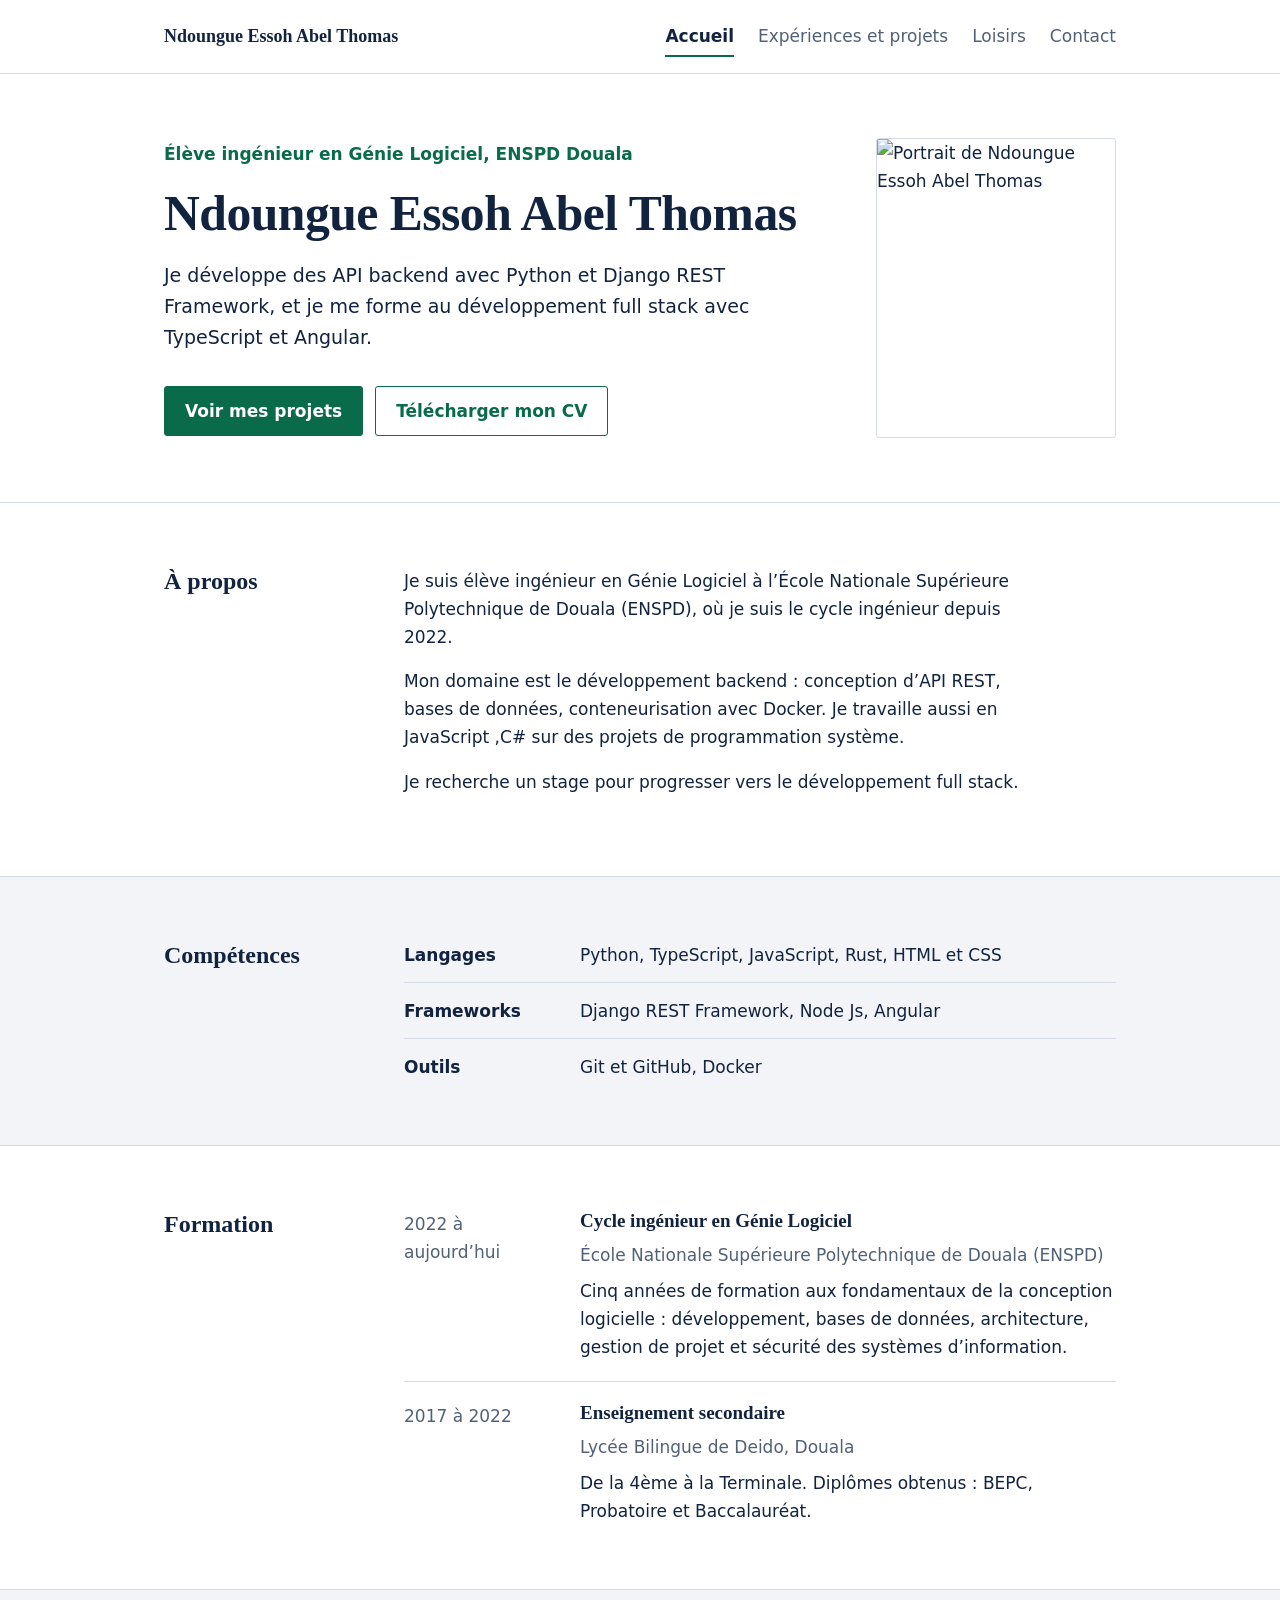
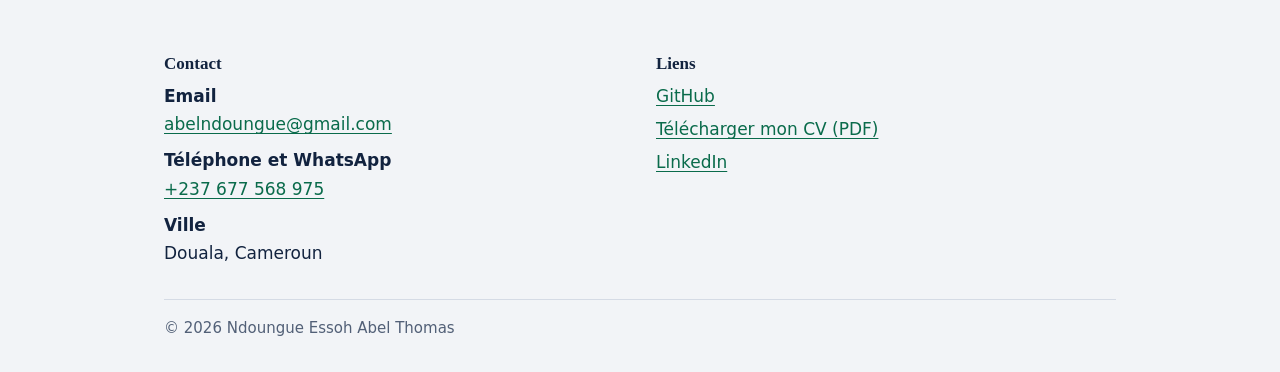
==== index.html @ 74dafb32 "Refondre le CV en ligne en site responsive Modernise les pages d’accueil, d’expériences et de loisir" ====
<!DOCTYPE html>
<html lang="fr">
<head>
  <meta charset="UTF-8">
  <meta name="viewport" content="width=device-width, initial-scale=1">
  <title>Ndoungue Essoh Abel Thomas | Élève ingénieur en Génie Logiciel</title>
  <meta name="description" content="CV en ligne de Ndoungue Essoh Abel Thomas, élève ingénieur en Génie Logiciel à l’ENSPD (Douala). Développement backend avec Python et Django REST Framework.">
  <meta name="author" content="Ndoungue Essoh Abel Thomas">
  <meta property="og:title" content="Ndoungue Essoh Abel Thomas | Élève ingénieur en Génie Logiciel">
  <meta property="og:description" content="CV en ligne de Ndoungue Essoh Abel Thomas, élève ingénieur en Génie Logiciel à l’ENSPD (Douala). Développement backend avec Python et Django REST Framework.">
  <meta property="og:type" content="website">
  <link rel="icon" href="img/favicon.svg" type="image/svg+xml">
  <link rel="stylesheet" href="css/style.css">
</head>
<body>
  <a class="lien-evitement" href="#contenu">Aller au contenu</a>
  <header class="entete">
    <div class="conteneur entete__interieur">
      <a class="entete__nom" href="index.html">Ndoungue Essoh Abel Thomas</a>
      <nav aria-label="Navigation principale">
        <ul class="menu">
          <li><a href="index.html" aria-current="page">Accueil</a></li>
          <li><a href="experiences.html">Expériences et projets</a></li>
          <li><a href="hobbies.html">Loisirs</a></li>
          <li><a href="#contact">Contact</a></li>
        </ul>
      </nav>
    </div>
  </header>

  <main id="contenu">
    <section class="hero">
      <div class="conteneur hero__grille">
        <div>
          <p class="hero__statut">Élève ingénieur en Génie Logiciel, ENSPD Douala</p>
          <h1>Ndoungue Essoh Abel Thomas</h1>
          <p class="hero__intro">Je développe des API backend avec Python et Django REST Framework, et je me forme au développement full stack avec TypeScript et Angular.</p>
          <div class="boutons">
            <a class="bouton bouton--plein" href="experiences.html">Voir mes projets</a>
            <a class="bouton" href="doc/CV_Ndoungue_Essoh_Abel_Thomas.pdf" target="_blank" rel="noopener noreferrer">Télécharger mon CV</a>
          </div>
        </div>
        <img class="hero__photo" src="img/profil.jpg" width="480" height="600" alt="Portrait de Ndoungue Essoh Abel Thomas">
      </div>
    </section>

    <section class="section" id="apropos">
      <div class="conteneur section__grille">
        <h2>À propos</h2>
        <div>
          <p>Je suis élève ingénieur en Génie Logiciel à l’École Nationale Supérieure Polytechnique de Douala (ENSPD), où je suis le cycle ingénieur depuis 2022.</p>
          <p>Mon domaine est le développement backend : conception d’API REST, bases de données, conteneurisation avec Docker. Je travaille aussi en JavaScript ,C# sur des projets de programmation système.</p>
          <p>Je recherche un stage pour progresser vers le développement full stack.</p>
        </div>
      </div>
    </section>

    <section class="section section--alt" id="competences">
      <div class="conteneur section__grille">
        <h2>Compétences</h2>
        <dl class="competences">
          <div>
            <dt>Langages</dt>
            <dd>Python, TypeScript, JavaScript, Rust, HTML et CSS</dd>
          </div>
          <div>
            <dt>Frameworks</dt>
            <dd>Django REST Framework, Node Js, Angular</dd>
          </div>
          <div>
            <dt>Outils</dt>
            <dd>Git et GitHub, Docker </dd>
          </div>
        </dl>
      </div>
    </section>

    <section class="section" id="formation">
      <div class="conteneur section__grille">
        <h2>Formation</h2>
        <div>
          <article class="fiche">
            <p class="fiche__date">2022 à aujourd’hui</p>
            <div>
              <h3>Cycle ingénieur en Génie Logiciel</h3>
              <p class="fiche__lieu">École Nationale Supérieure Polytechnique de Douala (ENSPD)</p>
              <p>Cinq années de formation aux fondamentaux de la conception logicielle : développement, bases de données, architecture, gestion de projet et sécurité des systèmes d’information.</p>
            </div>
          </article>
          <article class="fiche">
            <p class="fiche__date">2017 à 2022</p>
            <div>
              <h3>Enseignement secondaire</h3>
              <p class="fiche__lieu">Lycée Bilingue de Deido, Douala</p>
              <p>De la 4ème à la Terminale. Diplômes obtenus : BEPC, Probatoire et Baccalauréat.</p>
            </div>
          </article>
        </div>
      </div>
    </section>
  </main>

  <footer class="pied" id="contact">
    <div class="conteneur">
      <div class="pied__grille">
        <div>
          <h2>Contact</h2>
          <dl class="coordonnees">
            <dt>Email</dt>
            <dd><a href="mailto:abelndoungue@gmail.com">abelndoungue@gmail.com</a></dd>
            <dt>Téléphone et WhatsApp</dt>
            <dd><a href="https://wa.me/237677568975" target="_blank" rel="noopener noreferrer">+237 677 568 975</a></dd>
            <dt>Ville</dt>
            <dd>Douala, Cameroun</dd>
          </dl>
        </div>
        <div>
          <h2>Liens</h2>
          <ul>
            <li><a href="https://github.com/AbelThomas12345" target="_blank" rel="noopener noreferrer">GitHub</a></li>
            <li><a href="doc/cv-ndoungue-essoh-abel-thomas.pdf" target="_blank" rel="noopener noreferrer">Télécharger mon CV (PDF)</a></li>
            <li><a href="https://www.linkedin.com/in/abel-ndoungue" target="_blank" rel="noopener noreferrer">LinkedIn</a></li>
          </ul>
        </div>
      </div>
      <p class="pied__copyright">© 2026 Ndoungue Essoh Abel Thomas</p>
    </div>
  </footer>
</body>
</html>
---- css/style.css ----
/* ==========================================================================
   CV en ligne : feuille de style unique
   --------------------------------------------------------------------------
   Pour changer l'apparence du site, modifie d'abord la section 1 (variables).
   Sommaire :
     1. Variables (couleurs, typographie, espacements)
     2. Base (reset, texte, liens)
     3. Mise en page (conteneur, en-tête, sections, pied de page)
     4. Composants (boutons, fiches, listes de compétences)
     5. Page d'accueil (hero)
     6. Adaptation mobile
     7. Impression
   ========================================================================== */


/* 1. VARIABLES
   ========================================================================== */
:root {
  /* Couleurs */
  --c-fond:        #ffffff;
  --c-fond-alt:    #f2f4f7;   /* bandes de section et pied de page */
  --c-texte:       #12233f;   /* bleu nuit pour le texte */
  --c-discret:     #526077;   /* dates, légendes, infos secondaires */
  --c-bordure:     #d5dbe5;
  --c-accent:      #0a6b4b;   /* vert : liens, boutons, soulignement du menu */
  --c-accent-fonce:#07503a;   /* survol */

  /* Typographie : polices système, rien à télécharger */
  --f-titre: Georgia, "Times New Roman", serif;
  --f-texte: system-ui, -apple-system, "Segoe UI", Roboto, "Helvetica Neue", Arial, sans-serif;

  /* Espacements */
  --espace-s: 0.5rem;
  --espace-m: 1rem;
  --espace-l: 2rem;
  --espace-xl: 4rem;

  /* Divers */
  --largeur-max: 62rem;
  --rayon: 3px;
}


/* 2. BASE
   ========================================================================== */
*,
*::before,
*::after { box-sizing: border-box; }

html { scroll-behavior: smooth; }

body {
  margin: 0;
  font-family: var(--f-texte);
  font-size: 1.0625rem;
  line-height: 1.65;
  color: var(--c-texte);
  background: var(--c-fond);
}

h1, h2, h3 {
  font-family: var(--f-titre);
  font-weight: 700;
  line-height: 1.2;
  margin: 0 0 var(--espace-s);
}

h1 { font-size: clamp(2.1rem, 5vw, 3.1rem); letter-spacing: -0.01em; }
h2 { font-size: 1.5rem; }
h3 { font-size: 1.1875rem; }

p { margin: 0 0 var(--espace-m); max-width: 40rem; }
ul { margin: 0; padding: 0; list-style: none; }

a { color: var(--c-accent); text-underline-offset: 0.18em; }
a:hover { color: var(--c-accent-fonce); }

:focus-visible {
  outline: 3px solid var(--c-accent);
  outline-offset: 2px;
}

img { max-width: 100%; height: auto; display: block; }

.lien-evitement {
  position: absolute;
  left: -999px;
  top: 0;
  padding: var(--espace-s) var(--espace-m);
  background: var(--c-texte);
  color: #fff;
}
.lien-evitement:focus { left: var(--espace-m); top: var(--espace-s); z-index: 10; }


/* 3. MISE EN PAGE
   ========================================================================== */
.conteneur {
  width: 100%;
  max-width: var(--largeur-max);
  margin: 0 auto;
  padding: 0 1.25rem;
}

/* En-tête et menu */
.entete { border-bottom: 1px solid var(--c-bordure); }

.entete__interieur {
  display: flex;
  flex-wrap: wrap;
  align-items: center;
  justify-content: space-between;
  gap: var(--espace-s) var(--espace-l);
  padding-top: var(--espace-m);
  padding-bottom: var(--espace-m);
}

.entete__nom {
  font-family: var(--f-titre);
  font-size: 1.125rem;
  font-weight: 700;
  color: var(--c-texte);
  text-decoration: none;
}

.menu { display: flex; flex-wrap: wrap; gap: 0 1.5rem; }

/* .menu li:hover{ 
  background: rgba(15, 213, 121, 0.6);
  border-bottom: 2px solid #07503a;
} */

.menu a {
  display: block;
  padding: 0.35rem 0;
  color: var(--c-discret);
  text-decoration: none;
  border-bottom: 2px solid transparent;
}
.menu a:hover { 
  color: var(--c-texte);
  background: rgba(15, 213, 121, 0.6);
  border-bottom: 2px solid #07503a;
}
.menu a[aria-current="page"] {
  color: var(--c-texte);
  font-weight: 600;
  border-bottom-color: var(--c-accent);
}

/* Sections : titre à gauche, contenu à droite */
.section { padding: var(--espace-xl) 0; border-top: 1px solid var(--c-bordure); }
.section--alt { background: var(--c-fond-alt); }
.section:first-of-type { border-top: 0; }

.section__grille {
  display: grid;
  grid-template-columns: 13rem 1fr;
  gap: var(--espace-m) var(--espace-l);
}

/* En-tête de page secondaire (Projets, Loisirs) */
.page-titre { padding: var(--espace-xl) 0 var(--espace-l); }
.page-titre p { color: var(--c-discret); font-size: 1.1875rem; margin-bottom: 0; }

/* Pied de page */
.pied {
  padding: var(--espace-xl) 0 var(--espace-l);
  background: var(--c-fond-alt);
  border-top: 1px solid var(--c-bordure);
}

.pied__grille {
  display: grid;
  grid-template-columns: repeat(auto-fit, minmax(14rem, 1fr));
  gap: var(--espace-l);
}

.pied h2 { font-size: 1.0625rem; }
.pied li { margin-bottom: 0.3rem; }
.pied__copyright {
  margin: var(--espace-l) 0 0;
  padding-top: var(--espace-m);
  border-top: 1px solid var(--c-bordure);
  color: var(--c-discret);
  font-size: 0.9375rem;
  max-width: none;
}


/* 4. COMPOSANTS
   ========================================================================== */

/* Boutons */
.boutons { display: flex; flex-wrap: wrap; gap: 0.75rem; margin-top: var(--espace-l); }

.bouton {
  display: inline-block;
  padding: 0.65rem 1.25rem;
  border: 1px solid var(--c-accent);
  border-radius: var(--rayon);
  font-weight: 600;
  text-decoration: none;
  color: var(--c-accent);
  background: transparent;
}
.bouton:hover { background: var(--c-accent); color: #fff; }

.bouton--plein { background: var(--c-accent); color: #fff; }
.bouton--plein:hover { background: var(--c-accent-fonce); border-color: var(--c-accent-fonce); }

/* Fiche : une ligne de parcours, d'expérience, de projet ou de loisir.
   Structure : date (ou rien) à gauche, texte à droite. */
.fiche {
  display: grid;
  grid-template-columns: 9rem 1fr;
  gap: var(--espace-s) var(--espace-l);
  padding: 1.25rem 0;
  border-bottom: 1px solid var(--c-bordure);
}
.fiche:first-child { padding-top: 0; }
.fiche:last-child { border-bottom: 0; padding-bottom: 0; }


.fiche__date {
  color: var(--c-discret);
  font-variant-numeric: tabular-nums;
}
.fiche__lieu { color: var(--c-discret); margin-bottom: var(--espace-s); }
.fiche p:last-child { margin-bottom: 0; }

.fiche__actions {
  margin: 0 0 var(--espace-s);
  padding-left: 1.1rem;
  list-style: disc;
}

.fiche__actions li {
  margin-bottom: 0.3rem;
  max-width: 40 rem;
}

/* Fiche sans colonne de date (projets, loisirs) */
.fiche--simple { grid-template-columns: 1fr; }

/* Liste de compétences : catégorie à gauche, éléments à droite */
.competences { margin: 0; }
.competences > div {
  display: grid;
  grid-template-columns: 9rem 1fr;
  gap: var(--espace-s) var(--espace-l);
  padding: 0.85rem 0;
  border-bottom: 1px solid var(--c-bordure);
}
.competences > div:first-child { padding-top: 0; }
.competences > div:last-child { border-bottom: 0; padding-bottom: 0; }
.competences dt { font-weight: 600; }
.competences dd { margin: 0; }

/* Liste de coordonnées */
.coordonnees { margin: 0; }
.coordonnees dt { font-weight: 600; margin-top: var(--espace-s); }
.coordonnees dd { margin: 0; }


/* 5. PAGE D'ACCUEIL (hero)
   ========================================================================== */
.hero { padding: var(--espace-xl) 0; }

.hero__grille {
  display: grid;
  grid-template-columns: 1fr 15rem;
  gap: var(--espace-l) 3.5rem;
  align-items: center;
}

.hero__statut {
  margin-bottom: var(--espace-m);
  color: var(--c-accent);
  font-weight: 600;
}

.hero__intro { font-size: 1.1875rem; margin-top: var(--espace-m); }

.hero__photo {
  width: 100%;
  aspect-ratio: 4 / 5;
  object-fit: cover;
  border-radius: var(--rayon);
  border: 1px solid var(--c-bordure);
}


/* 6. ADAPTATION MOBILE
   ========================================================================== */
@media (max-width: 760px) {
  body { font-size: 1rem; }

  .section { padding: 2.5rem 0; }
  .section__grille { grid-template-columns: 1fr; }

  .fiche,
  .competences > div { grid-template-columns: 1fr; gap: 0.15rem; }

  .hero { padding: 2.5rem 0; }
  .hero__grille { grid-template-columns: 1fr; }
  .hero__photo { max-width: 11rem; order: -1; }
}

@media (prefers-reduced-motion: reduce) {
  html { scroll-behavior: auto; }
}


/* 7. IMPRESSION (le site s'imprime comme un CV propre)
   ========================================================================== */
@media print {
  .menu, .boutons, .lien-evitement { display: none; }
  .section--alt, .pied { background: none; }
  .section { padding: 1.25rem 0; break-inside: avoid; }
  a { color: inherit; text-decoration: none; }
}
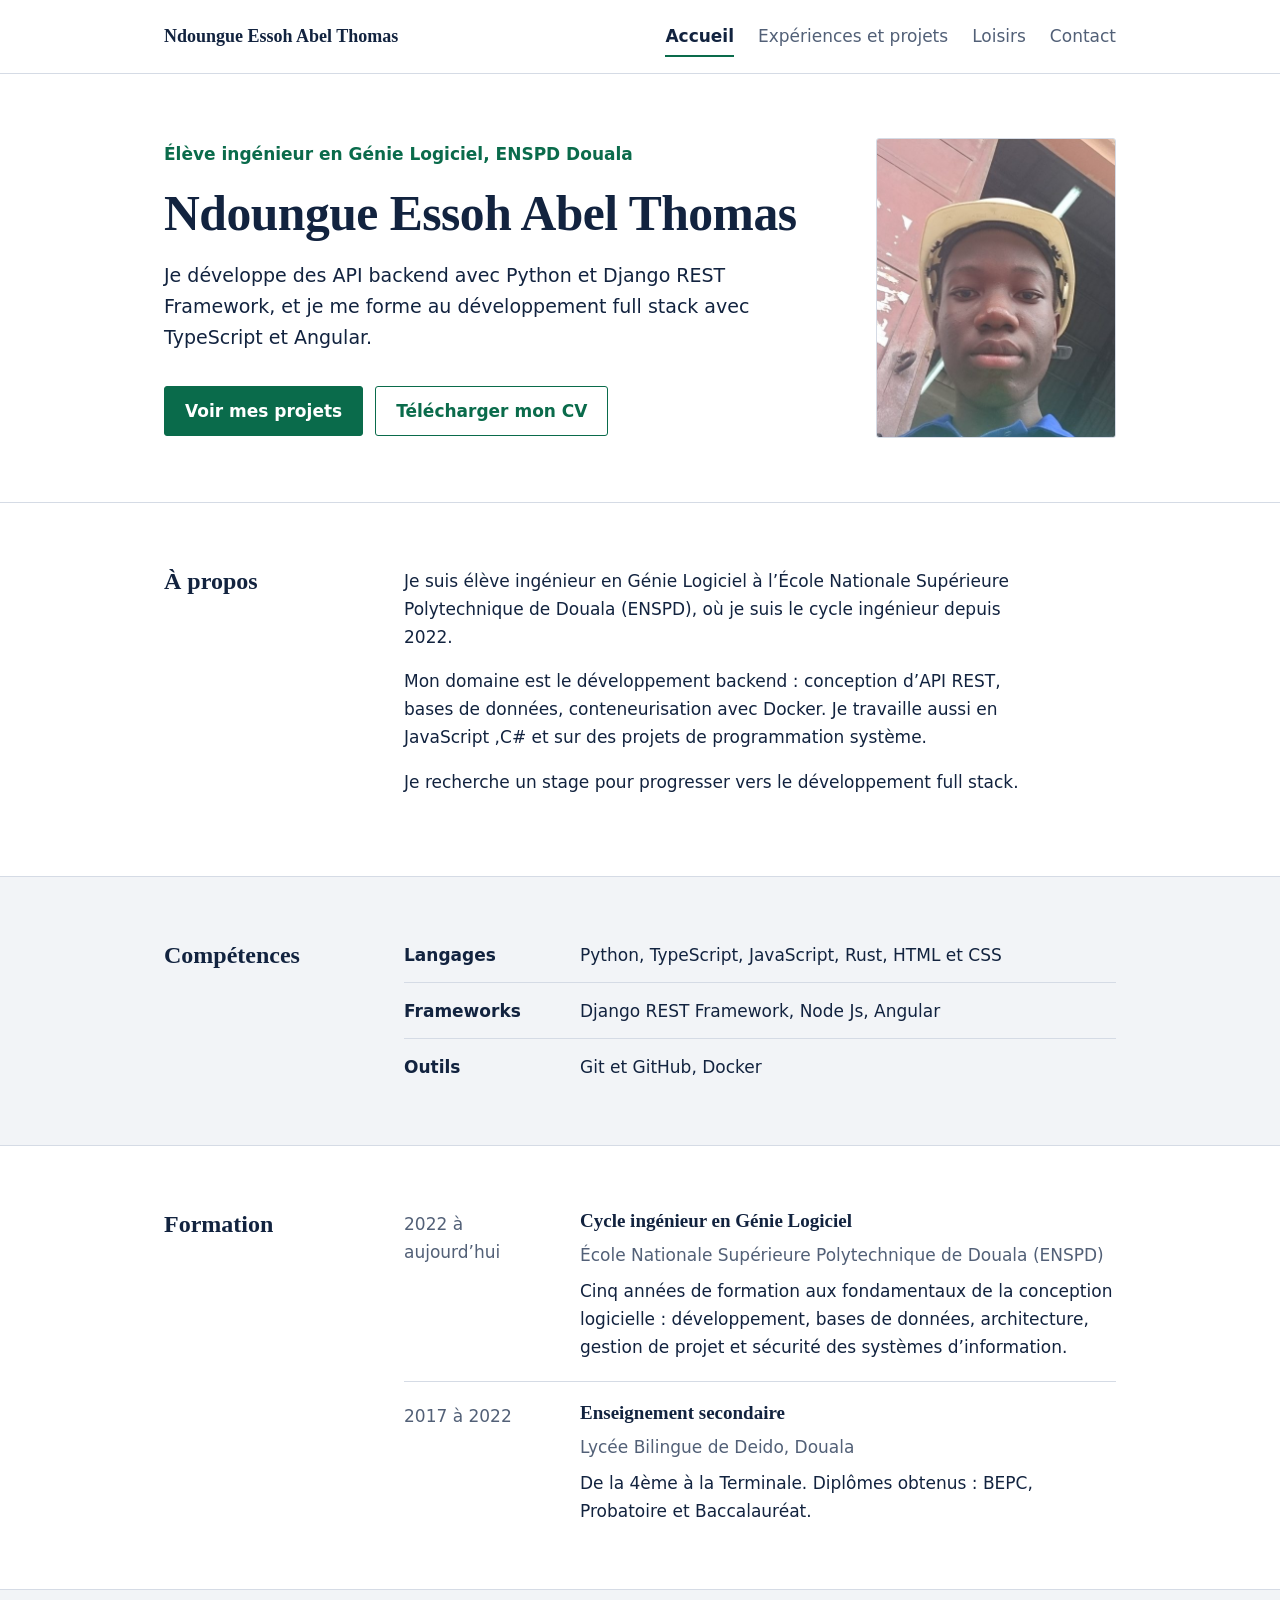
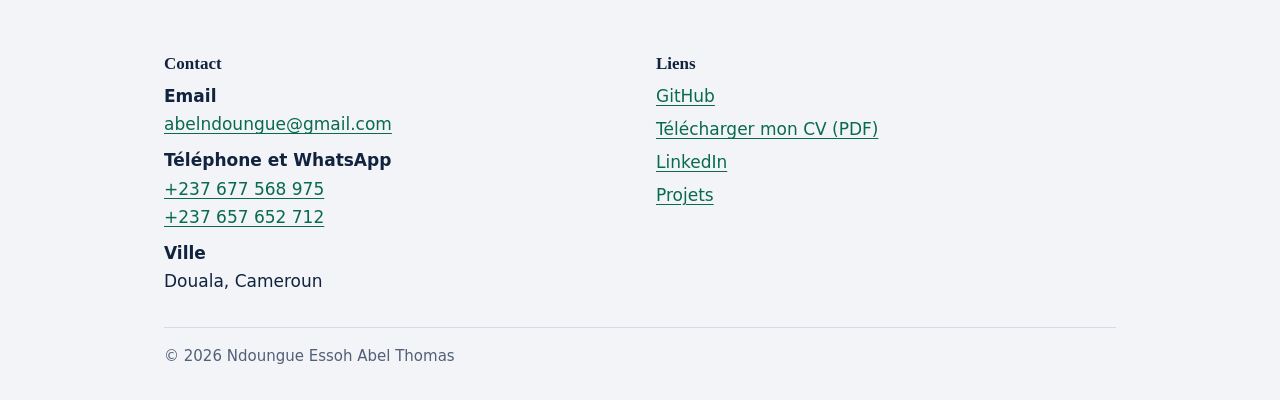
==== commit 2c4acea5: "Update portfolio projects and contact details Refresh project descriptions and links, add a profile " ====
--- a/index.html
+++ b/index.html
@@ -49,7 +49,7 @@
         <h2>À propos</h2>
         <div>
           <p>Je suis élève ingénieur en Génie Logiciel à l’École Nationale Supérieure Polytechnique de Douala (ENSPD), où je suis le cycle ingénieur depuis 2022.</p>
-          <p>Mon domaine est le développement backend : conception d’API REST, bases de données, conteneurisation avec Docker. Je travaille aussi en JavaScript ,C# sur des projets de programmation système.</p>
+          <p>Mon domaine est le développement backend : conception d’API REST, bases de données, conteneurisation avec Docker. Je travaille aussi en JavaScript ,C# et sur des projets de programmation système.</p>
           <p>Je recherche un stage pour progresser vers le développement full stack.</p>
         </div>
       </div>
@@ -110,6 +110,7 @@
             <dd><a href="mailto:abelndoungue@gmail.com">abelndoungue@gmail.com</a></dd>
             <dt>Téléphone et WhatsApp</dt>
             <dd><a href="https://wa.me/237677568975" target="_blank" rel="noopener noreferrer">+237 677 568 975</a></dd>
+            <dd><a href="https://wa.me/237657652712" target="_blank" rel="noopener noreferrer">+237 657 652 712</a></dd>
             <dt>Ville</dt>
             <dd>Douala, Cameroun</dd>
           </dl>
@@ -120,6 +121,7 @@
             <li><a href="https://github.com/AbelThomas12345" target="_blank" rel="noopener noreferrer">GitHub</a></li>
             <li><a href="doc/cv-ndoungue-essoh-abel-thomas.pdf" target="_blank" rel="noopener noreferrer">Télécharger mon CV (PDF)</a></li>
             <li><a href="https://www.linkedin.com/in/abel-ndoungue" target="_blank" rel="noopener noreferrer">LinkedIn</a></li>
+            <li><a href="experiences.html#projets" target="_blank" rel="noopener noreferrer">Projets</a></li>
           </ul>
         </div>
       </div>
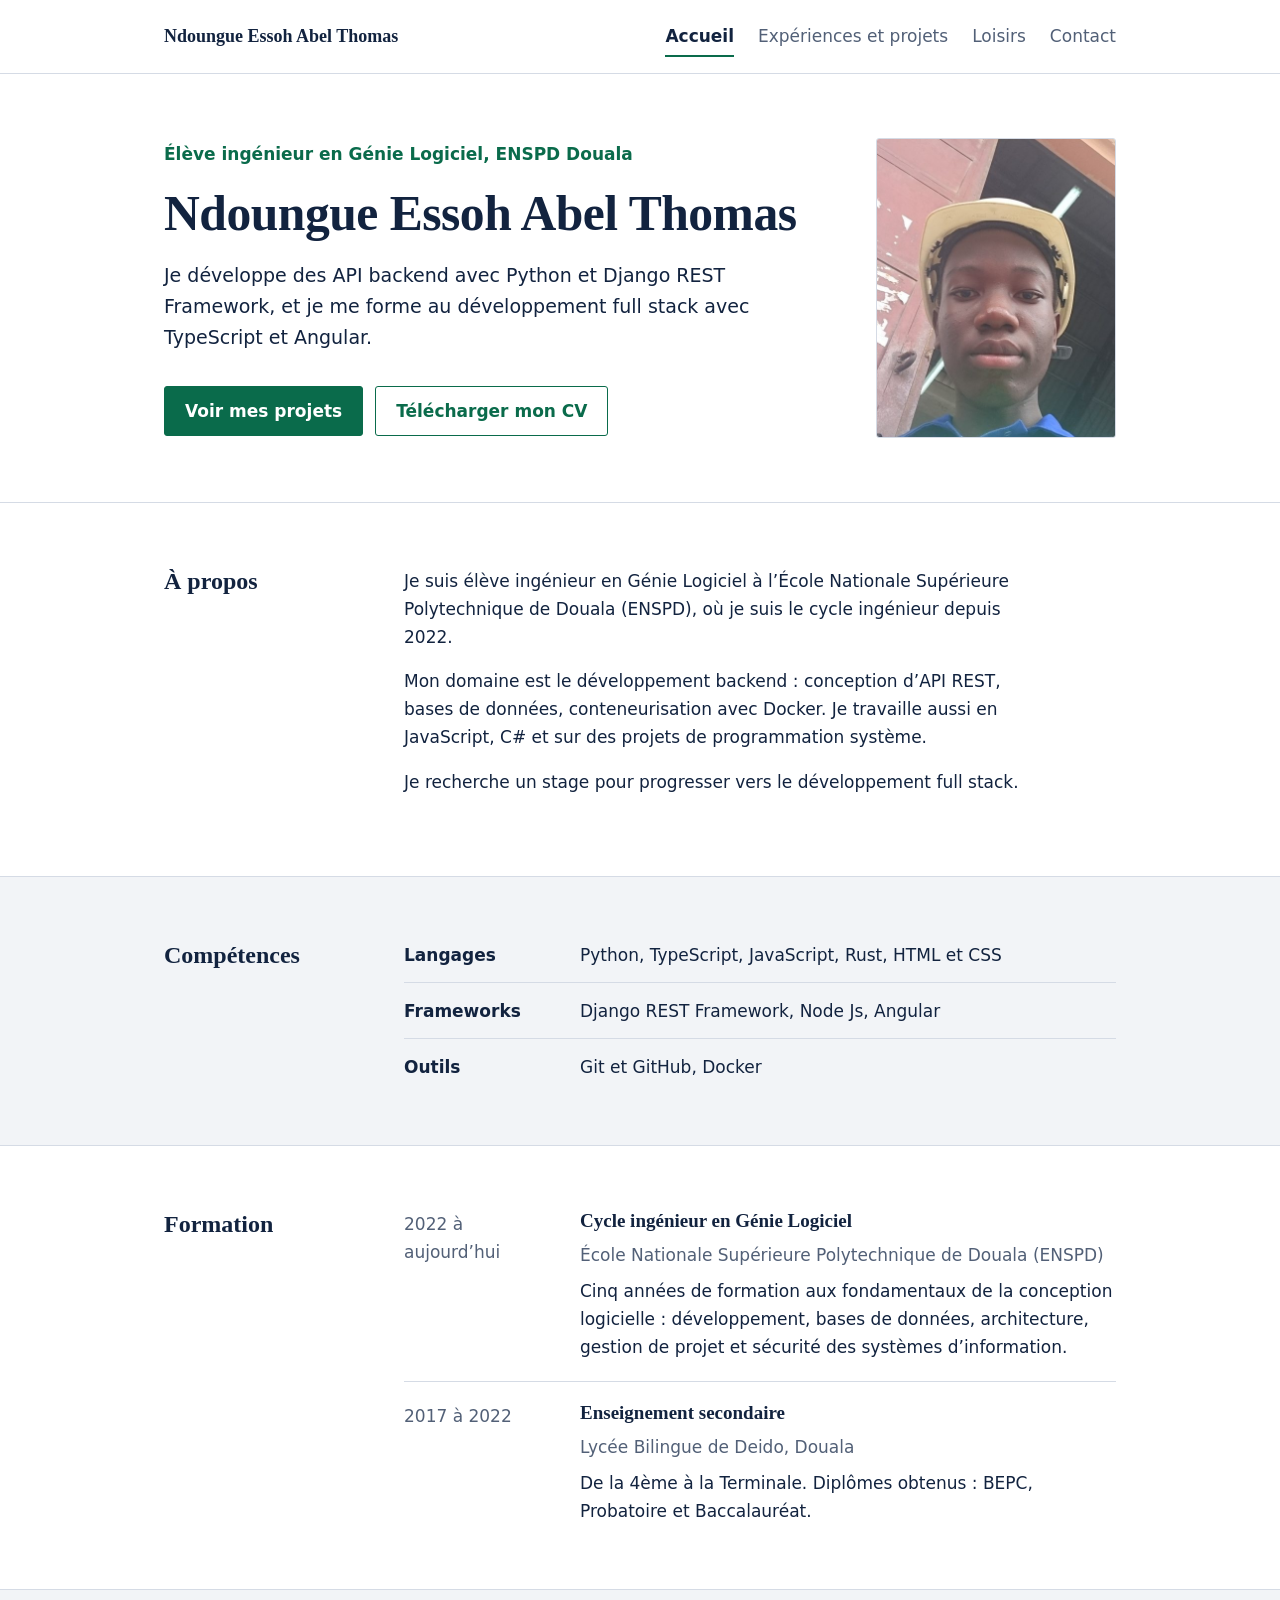
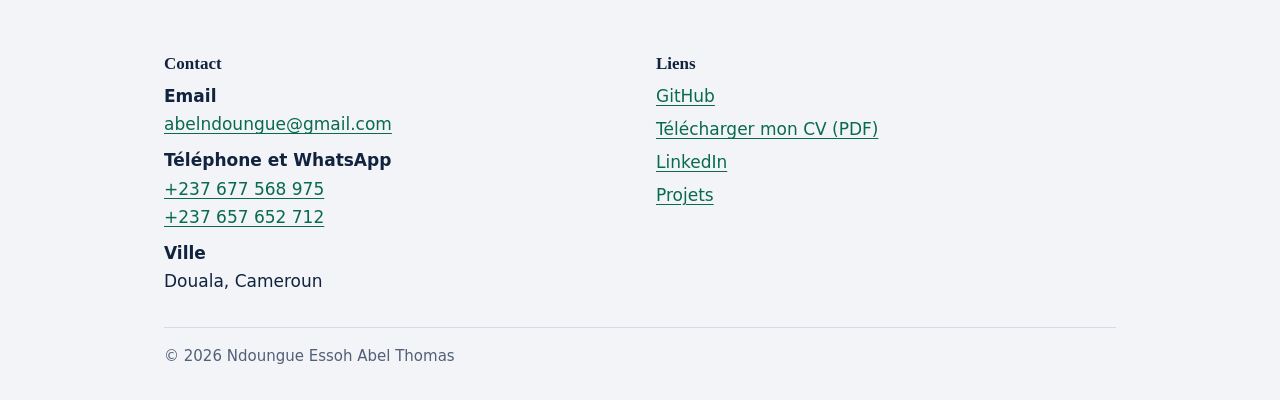
==== commit 49b10b75: "Fix formatting issues and update GoatCounter tracking in HTML files" ====
--- a/index.html
+++ b/index.html
@@ -11,6 +11,7 @@
   <meta property="og:type" content="website">
   <link rel="icon" href="img/favicon.svg" type="image/svg+xml">
   <link rel="stylesheet" href="css/style.css">
+  <script data-goatcounter="https://abelndoungue.goatcounter.com/count" async src="//gc.zgo.at/count.js"></script>
 </head>
 <body>
   <a class="lien-evitement" href="#contenu">Aller au contenu</a>
@@ -36,8 +37,8 @@
           <h1>Ndoungue Essoh Abel Thomas</h1>
           <p class="hero__intro">Je développe des API backend avec Python et Django REST Framework, et je me forme au développement full stack avec TypeScript et Angular.</p>
           <div class="boutons">
-            <a class="bouton bouton--plein" href="experiences.html">Voir mes projets</a>
-            <a class="bouton" href="doc/CV_Ndoungue_Essoh_Abel_Thomas.pdf" target="_blank" rel="noopener noreferrer">Télécharger mon CV</a>
+            <a class="bouton bouton--plein" href="experiences.html#projets">Voir mes projets</a>
+            <a class="bouton" href="doc/CV_Ndoungue_Essoh_Abel_Thomas.pdf" data-goatcounter-click="telechargement-cv" target="_blank" rel="noopener noreferrer">Télécharger mon CV</a>
           </div>
         </div>
         <img class="hero__photo" src="img/profil.jpg" width="480" height="600" alt="Portrait de Ndoungue Essoh Abel Thomas">
@@ -49,7 +50,7 @@
         <h2>À propos</h2>
         <div>
           <p>Je suis élève ingénieur en Génie Logiciel à l’École Nationale Supérieure Polytechnique de Douala (ENSPD), où je suis le cycle ingénieur depuis 2022.</p>
-          <p>Mon domaine est le développement backend : conception d’API REST, bases de données, conteneurisation avec Docker. Je travaille aussi en JavaScript ,C# et sur des projets de programmation système.</p>
+          <p>Mon domaine est le développement backend : conception d’API REST, bases de données, conteneurisation avec Docker. Je travaille aussi en JavaScript, C# et sur des projets de programmation système.</p>
           <p>Je recherche un stage pour progresser vers le développement full stack.</p>
         </div>
       </div>
@@ -118,8 +119,8 @@
         <div>
           <h2>Liens</h2>
           <ul>
-            <li><a href="https://github.com/AbelThomas12345" target="_blank" rel="noopener noreferrer">GitHub</a></li>
-            <li><a href="doc/cv-ndoungue-essoh-abel-thomas.pdf" target="_blank" rel="noopener noreferrer">Télécharger mon CV (PDF)</a></li>
+            <li><a href="https://github.com/AbelThomas12345" data-goatcounter-click="clic-github" target="_blank" rel="noopener noreferrer">GitHub</a></li>
+            <li><a href="doc/CV_Ndoungue_Essoh_Abel_Thomas.pdf" data-goatcounter-click="telechargement-cv" target="_blank" rel="noopener noreferrer">Télécharger mon CV (PDF)</a></li>
             <li><a href="https://www.linkedin.com/in/abel-ndoungue" target="_blank" rel="noopener noreferrer">LinkedIn</a></li>
             <li><a href="experiences.html#projets" target="_blank" rel="noopener noreferrer">Projets</a></li>
           </ul>
